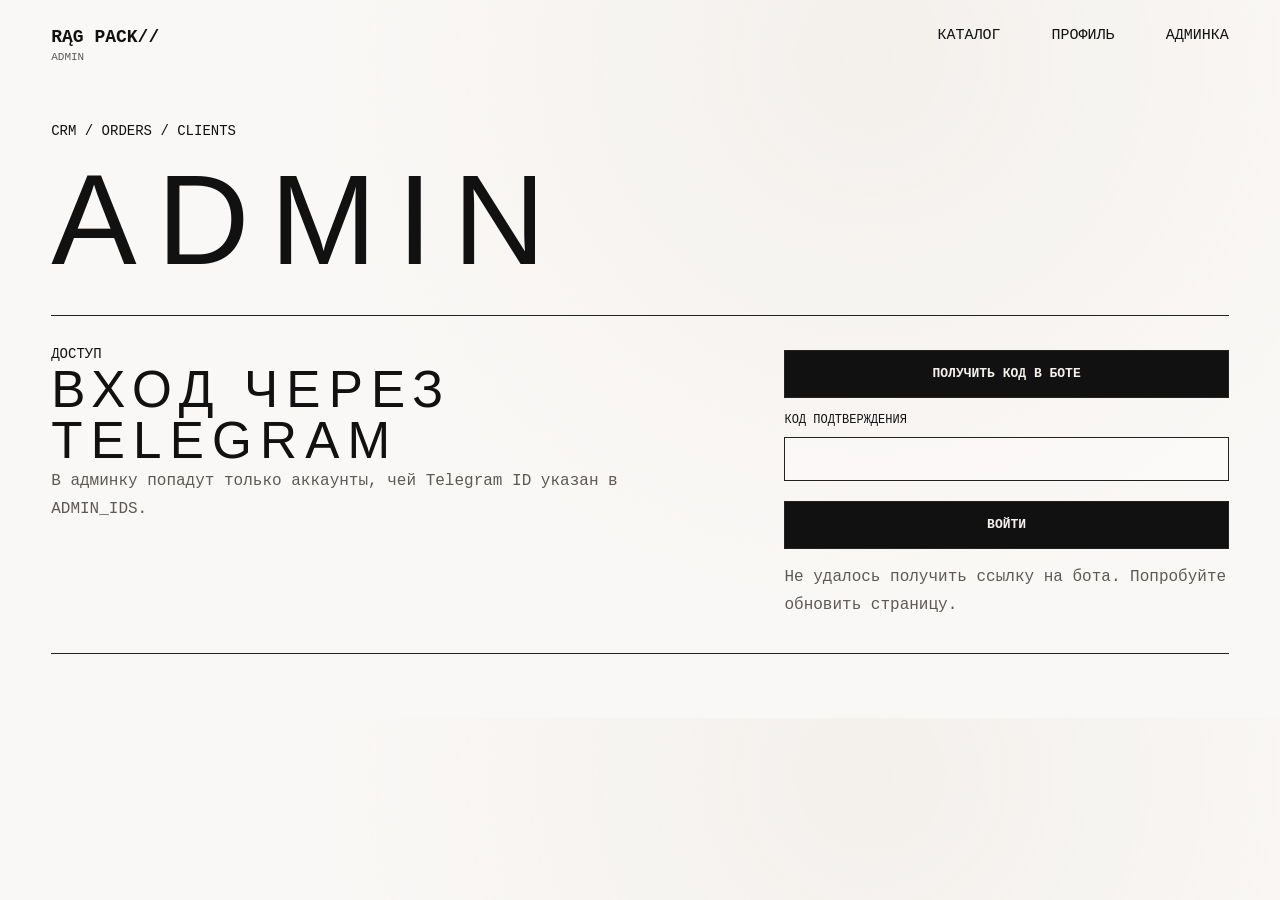
==== admin.html @ 8b6074a4 "Add Telegram login profile and admin CRM" ====
<!doctype html>
<html lang="ru">
  <head>
    <meta charset="UTF-8" />
    <meta name="viewport" content="width=device-width, initial-scale=1.0" />
    <title>Админка / RĄG PACK//</title>
    <link rel="stylesheet" href="styles.css" />
  </head>
  <body>
    <header class="site-header">
      <a class="logo" href="/" aria-label="RĄG PACK// Genuine Leather">
        <span class="logo__mark">R</span>
        <span>RĄG PACK//</span>
        <small>admin</small>
      </a>
      <nav class="nav" aria-label="Основная навигация">
        <a href="/#catalog">Каталог</a>
        <a href="/profile">Профиль</a>
        <a href="/admin">Админка</a>
      </nav>
    </header>

    <main class="workspace" data-page="admin">
      <section class="workspace__hero" aria-labelledby="admin-title">
        <p class="section-label">crm / orders / clients</p>
        <h1 id="admin-title">admin</h1>
      </section>

      <section class="auth-panel" id="admin-auth-panel" aria-labelledby="admin-auth-title">
        <div>
          <p class="section-label">Доступ</p>
          <h2 id="admin-auth-title">Вход через Telegram</h2>
          <p>
            В админку попадут только аккаунты, чей Telegram ID указан в ADMIN_IDS.
          </p>
        </div>
        <form class="auth-form" id="admin-auth-form">
          <a class="order-form__submit" id="admin-bot-link" href="https://t.me/ragpackleather" target="_blank" rel="noopener noreferrer">
            Получить код в боте
          </a>
          <label>
            Код подтверждения
            <input name="code" inputmode="numeric" autocomplete="one-time-code" maxlength="6" required />
          </label>
          <button class="order-form__submit" type="submit">Войти</button>
          <p class="order-form__status" id="admin-auth-status" aria-live="polite"></p>
        </form>
      </section>

      <section class="admin-view" id="admin-view" hidden>
        <div class="toolbar">
          <div>
            <p class="section-label">CRM</p>
            <h2>Заказы и клиенты</h2>
          </div>
          <button class="text-button" id="admin-logout-button" type="button">Выйти</button>
        </div>

        <div class="admin-layout">
          <section class="admin-pane" aria-labelledby="orders-title">
            <div class="pane-heading">
              <h3 id="orders-title">Заказы</h3>
              <select id="status-filter" aria-label="Фильтр статуса">
                <option value="">Все статусы</option>
              </select>
            </div>
            <div class="table-list" id="admin-orders-list"></div>
          </section>

          <section class="admin-pane" aria-labelledby="customers-title">
            <div class="pane-heading">
              <h3 id="customers-title">Клиенты</h3>
            </div>
            <div class="table-list" id="customers-list"></div>
          </section>
        </div>
      </section>
    </main>

    <script src="admin.js"></script>
  </body>
</html>
---- styles.css ----
:root {
  color-scheme: light;
  --paper: #f5f1ec;
  --paper-soft: #ebe5de;
  --ink: #111111;
  --muted: #5d5a56;
  --line: #222222;
  --line-soft: #d6d0c9;
  --accent: #b7a797;
  --mono: "Courier New", Courier, monospace;
  --sans: Arial, Helvetica, sans-serif;
}

* {
  box-sizing: border-box;
}

html {
  scroll-behavior: smooth;
}

body {
  margin: 0;
  background:
    linear-gradient(rgba(255, 255, 255, 0.52) 0 0),
    radial-gradient(circle at 68% 8%, rgba(183, 167, 151, 0.24), transparent 34rem),
    var(--paper);
  color: var(--ink);
  font-family: var(--mono);
  letter-spacing: 0;
}

a {
  color: inherit;
  text-decoration: none;
}

img {
  display: block;
  width: 100%;
}

.announcement {
  padding: 18px clamp(18px, 4vw, 56px) 0;
}

.announcement__frame {
  max-width: 1280px;
  margin: 0 auto;
  padding: 10px 0 14px;
  overflow: hidden;
  border-bottom: 1px solid var(--line);
  color: var(--ink);
  font: 400 13px/1.4 var(--mono);
  text-transform: uppercase;
}

.announcement__track {
  display: flex;
  width: max-content;
  gap: 42px;
  animation: announcement-marquee 24s linear infinite;
  will-change: transform;
}

.announcement__frame:hover .announcement__track {
  animation-play-state: paused;
}

.announcement__track span {
  white-space: nowrap;
}

.announcement__track span::before {
  content: "RĄG PACK// ";
}

@keyframes announcement-marquee {
  from {
    transform: translateX(0);
  }

  to {
    transform: translateX(calc(-50% - 21px));
  }
}

@media (prefers-reduced-motion: reduce) {
  .announcement__track {
    animation: none;
  }
}

.site-header {
  display: flex;
  align-items: start;
  justify-content: space-between;
  max-width: 1280px;
  margin: 0 auto;
  padding: 28px clamp(18px, 4vw, 56px) 20px;
}

.logo {
  display: grid;
  gap: 6px;
  font: 700 18px/1 var(--mono);
  text-transform: uppercase;
}

.logo__mark {
  display: none;
}

.logo small {
  color: var(--muted);
  font-size: 11px;
  font-weight: 400;
  letter-spacing: 0;
}

.nav {
  display: flex;
  gap: clamp(18px, 4vw, 54px);
  color: var(--ink);
  font: 400 15px/1 var(--mono);
  text-transform: uppercase;
}

.nav a {
  border-bottom: 1px solid transparent;
}

.nav a:hover {
  border-color: var(--ink);
}

.hero {
  max-width: 1280px;
  margin: 0 auto;
  padding: 14px clamp(18px, 4vw, 56px) 42px;
}

.hero__layout {
  display: grid;
  grid-template-columns: minmax(0, 1.6fr) minmax(290px, 0.72fr);
  gap: 22px;
  align-items: start;
}

.hero__topline {
  display: flex;
  justify-content: space-between;
  margin-bottom: 26px;
  font: 400 17px/1 var(--mono);
  text-transform: uppercase;
}

.hero__media {
  position: relative;
  min-height: 620px;
  overflow: hidden;
  background: #f8f5f1;
}

.hero__media img {
  height: 100%;
  object-fit: cover;
  object-position: 32% 52%;
  mix-blend-mode: multiply;
}

.hero__content {
  display: grid;
  gap: 18px;
  margin-top: 28px;
}

.section-label {
  margin: 0;
  color: var(--ink);
  font: 400 14px/1.45 var(--mono);
  text-transform: uppercase;
}

h1,
h2,
h3,
p {
  margin-top: 0;
}

h1,
h2,
h3 {
  font-family: var(--sans);
  font-weight: 300;
  letter-spacing: 0.16em;
  text-transform: uppercase;
}

h1 {
  max-width: 980px;
  margin: 0;
  font-size: clamp(58px, 8vw, 116px);
  line-height: 0.95;
}

.hero p:not(.section-label) {
  max-width: 520px;
  margin: 0;
  color: var(--muted);
  font: 400 18px/1.8 var(--mono);
}

.hero__button,
.product-card button,
.order-form__submit {
  display: inline-flex;
  min-height: 42px;
  align-items: center;
  justify-content: center;
  border: 1px solid var(--line);
  background: transparent;
  color: var(--ink);
  cursor: pointer;
  font: 400 13px/1 var(--mono);
  text-transform: uppercase;
  transition: background 180ms ease, color 180ms ease;
}

.hero__button {
  width: fit-content;
  margin-top: 4px;
  padding: 0 18px;
}

.hero__button:hover,
.product-card button:hover,
.order-form__submit:hover {
  background: var(--ink);
  color: var(--paper);
}

.detail-stack {
  display: grid;
  gap: 22px;
}

.detail-stack__image {
  aspect-ratio: 1.42 / 1;
  overflow: hidden;
  background: #f8f5f1;
}

.detail-stack__image img {
  height: 100%;
  object-fit: cover;
  object-position: center;
}

.detail-stack__image:nth-child(3) img {
  object-position: center bottom;
}

.catalog,
.craft {
  max-width: 1280px;
  margin: 0 auto;
  padding: 54px clamp(18px, 4vw, 56px);
}

.section-heading {
  display: grid;
  grid-template-columns: minmax(180px, 0.4fr) minmax(0, 1fr);
  gap: 28px;
  align-items: end;
  margin-bottom: 28px;
  padding-bottom: 18px;
  border-bottom: 1px solid var(--line);
}

.section-heading h2,
.craft h2 {
  margin: 0;
  font-size: clamp(42px, 6vw, 92px);
  line-height: 0.95;
}

.product-grid {
  display: grid;
  grid-template-columns: repeat(3, minmax(0, 1fr));
  gap: 18px;
}

.product-card {
  display: flex;
  min-width: 0;
  min-height: 100%;
  flex-direction: column;
  border-top: 1px solid var(--line);
  background: rgba(255, 255, 255, 0.16);
}

.product-card__image {
  aspect-ratio: 1 / 1.12;
  overflow: hidden;
  background: #f8f5f1;
}

.product-card__image img {
  height: 100%;
  object-fit: cover;
  filter: grayscale(0.08) contrast(1.03);
  transition: transform 420ms ease;
}

.product-card:hover .product-card__image img {
  transform: scale(1.025);
}

.product-card:nth-child(2) .product-card__image img {
  object-fit: contain;
  object-position: center;
}

.product-card:nth-child(4) .product-card__image img {
  object-fit: contain;
  object-position: center;
}

.product-card:nth-child(5) .product-card__image img {
  object-fit: contain;
  object-position: center;
}

.product-card__body {
  display: flex;
  flex: 1;
  flex-direction: column;
  padding: 15px 0 0;
}

.product-card__tag {
  color: var(--muted);
  font: 400 12px/1.45 var(--mono);
  text-transform: uppercase;
}

.product-card h3 {
  margin: 8px 0 10px;
  font: 400 22px/1.1 var(--mono);
  letter-spacing: 0;
  text-transform: uppercase;
}

.product-card p {
  max-width: 92%;
  color: var(--muted);
  font: 400 13px/1.65 var(--mono);
}

.product-card__bottom {
  display: flex;
  align-items: center;
  justify-content: space-between;
  gap: 12px;
  margin-top: auto;
  padding: 18px 0 0;
}

.product-card strong {
  color: var(--ink);
  font: 400 15px/1 var(--mono);
}

.product-card button {
  width: 124px;
  padding: 0 12px;
}

.catalog__fallback {
  grid-column: 1 / -1;
  margin: 0;
  color: var(--muted);
  font: 400 15px/1.7 var(--mono);
}

.catalog__fallback a {
  border-bottom: 1px solid var(--line);
}

.craft {
  display: grid;
  grid-template-columns: minmax(0, 0.8fr) minmax(260px, 0.55fr);
  gap: 56px;
  border-top: 1px solid var(--line);
}

.craft p:not(.section-label) {
  margin: 0;
  color: var(--muted);
  font: 400 18px/1.8 var(--mono);
}

.order-dialog {
  width: min(92vw, 520px);
  border: 1px solid var(--line);
  padding: 0;
  background: var(--paper);
  color: var(--ink);
}

.order-dialog::backdrop {
  background: rgba(245, 241, 236, 0.62);
  backdrop-filter: blur(5px);
}

.order-form {
  position: relative;
  display: grid;
  gap: 16px;
  padding: 30px;
}

.order-form h2 {
  margin: 0 38px 6px 0;
  font-size: 36px;
  line-height: 1;
}

.order-form__close {
  position: absolute;
  top: 14px;
  right: 14px;
  width: 34px;
  height: 34px;
  border: 1px solid var(--line);
  background: transparent;
  color: var(--ink);
  cursor: pointer;
  font-size: 24px;
  line-height: 1;
}

.order-form__product {
  margin: 0;
  color: var(--muted);
  font: 400 15px/1.5 var(--mono);
}

.order-form label {
  display: grid;
  gap: 8px;
  color: var(--ink);
  font: 400 12px/1.4 var(--mono);
  text-transform: uppercase;
}

.order-form input,
.order-form textarea {
  width: 100%;
  border: 1px solid var(--line);
  border-radius: 0;
  background: rgba(255, 255, 255, 0.24);
  color: var(--ink);
  font: 400 15px/1.5 var(--mono);
}

.order-form input {
  min-height: 44px;
  padding: 0 12px;
}

.order-form textarea {
  resize: vertical;
  min-height: 104px;
  padding: 11px 12px;
}

.order-form input[name="company"] {
  position: absolute;
  left: -100vw;
  width: 1px;
  height: 1px;
  opacity: 0;
}

.order-form__status {
  min-height: 22px;
  margin: 0;
  color: var(--muted);
  font: 400 13px/1.5 var(--mono);
}

.order-form__status[data-type="success"] {
  color: #276238;
}

.order-form__status[data-type="error"] {
  color: #8f1f1f;
}

.order-form__submit {
  display: inline-flex;
  align-items: center;
  justify-content: center;
  min-height: 48px;
  margin-top: 6px;
  padding: 0 18px;
  background: var(--ink);
  color: var(--paper);
  font: 700 13px/1 var(--mono);
  text-align: center;
  text-decoration: none;
  text-transform: uppercase;
}

.order-form__submit:disabled {
  cursor: wait;
  opacity: 0.58;
}

.order-form__creator {
  width: fit-content;
  border-bottom: 1px solid var(--line);
  color: var(--ink);
  font: 400 13px/1.5 var(--mono);
  text-transform: uppercase;
}

.workspace {
  max-width: 1280px;
  margin: 0 auto;
  padding: 14px clamp(18px, 4vw, 56px) 64px;
}

.workspace__hero {
  display: grid;
  gap: 18px;
  padding: 24px 0 34px;
  border-bottom: 1px solid var(--line);
}

.workspace__hero h1 {
  font-size: clamp(56px, 10vw, 128px);
}

.auth-panel,
.profile-view,
.admin-view {
  margin-top: 28px;
}

.auth-panel {
  display: grid;
  grid-template-columns: minmax(0, 0.7fr) minmax(280px, 0.45fr);
  gap: 42px;
  align-items: start;
  padding-bottom: 34px;
  border-bottom: 1px solid var(--line);
}

.auth-panel h2,
.toolbar h2,
.section-heading--compact h2 {
  margin: 0;
  font-size: clamp(30px, 4vw, 54px);
  line-height: 1;
}

.auth-panel p:not(.section-label) {
  max-width: 620px;
  color: var(--muted);
  font: 400 16px/1.75 var(--mono);
}

.auth-form {
  display: grid;
  gap: 14px;
}

.auth-form label,
.customer-row label {
  display: grid;
  gap: 8px;
  font: 400 12px/1.4 var(--mono);
  text-transform: uppercase;
}

.auth-form input,
.admin-pane select,
.customer-row textarea {
  width: 100%;
  border: 1px solid var(--line);
  border-radius: 0;
  background: rgba(255, 255, 255, 0.24);
  color: var(--ink);
  font: 400 15px/1.5 var(--mono);
}

.auth-form input,
.admin-pane select {
  min-height: 44px;
  padding: 0 12px;
}

.customer-row textarea {
  resize: vertical;
  min-height: 86px;
  padding: 10px 12px;
}

.toolbar {
  display: flex;
  align-items: end;
  justify-content: space-between;
  gap: 22px;
  padding-bottom: 22px;
  border-bottom: 1px solid var(--line);
}

.text-button {
  min-height: 36px;
  border: 1px solid var(--line);
  background: transparent;
  color: var(--ink);
  cursor: pointer;
  font: 400 12px/1 var(--mono);
  padding: 0 12px;
  text-transform: uppercase;
}

.text-button:hover {
  background: var(--ink);
  color: var(--paper);
}

.profile-facts {
  display: grid;
  grid-template-columns: repeat(3, minmax(0, 1fr));
  gap: 18px;
  margin: 24px 0 40px;
}

.profile-facts div {
  min-width: 0;
  border-top: 1px solid var(--line);
  padding-top: 12px;
}

.profile-facts dt {
  color: var(--muted);
  font: 400 12px/1.4 var(--mono);
  text-transform: uppercase;
}

.profile-facts dd {
  margin: 8px 0 0;
  overflow-wrap: anywhere;
  font: 400 17px/1.4 var(--mono);
}

.section-heading--compact {
  grid-template-columns: minmax(160px, 0.25fr) minmax(0, 1fr);
  margin-top: 22px;
}

.admin-layout {
  display: grid;
  grid-template-columns: minmax(0, 1fr) minmax(320px, 0.58fr);
  gap: 22px;
  margin-top: 24px;
}

.admin-pane {
  min-width: 0;
  border-top: 1px solid var(--line);
  padding-top: 16px;
}

.pane-heading {
  display: flex;
  align-items: center;
  justify-content: space-between;
  gap: 16px;
  margin-bottom: 16px;
}

.pane-heading h3 {
  margin: 0;
  font: 400 20px/1.1 var(--mono);
  letter-spacing: 0;
}

.pane-heading select {
  max-width: 220px;
}

.table-list {
  display: grid;
  gap: 12px;
}

.table-row,
.customer-row {
  display: grid;
  gap: 14px;
  border-top: 1px solid var(--line-soft);
  padding: 14px 0 2px;
}

.table-row {
  grid-template-columns: minmax(0, 1fr) minmax(180px, 0.42fr);
}

.table-row--admin {
  grid-template-columns: minmax(0, 1fr) minmax(200px, 0.36fr);
}

.table-row div,
.customer-row__head,
.customer-row {
  min-width: 0;
}

.table-row strong,
.customer-row strong {
  display: block;
  overflow-wrap: anywhere;
  font: 700 15px/1.4 var(--mono);
}

.table-row span,
.customer-row span,
.customer-row p {
  display: block;
  margin: 5px 0 0;
  overflow-wrap: anywhere;
  color: var(--muted);
  font: 400 13px/1.5 var(--mono);
}

.status-pill {
  width: fit-content;
  border: 1px solid var(--line);
  padding: 5px 8px;
  color: var(--ink) !important;
  text-transform: uppercase;
}

.customer-row__head {
  display: flex;
  align-items: start;
  justify-content: space-between;
  gap: 12px;
}

.empty-state {
  margin: 0;
  color: var(--muted);
  font: 400 15px/1.7 var(--mono);
}

@media (max-width: 960px) {
  .hero__layout,
  .section-heading,
  .craft,
  .auth-panel,
  .admin-layout {
    grid-template-columns: 1fr;
  }

  .detail-stack {
    grid-template-columns: repeat(2, minmax(0, 1fr));
  }

  .product-grid {
    grid-template-columns: repeat(2, minmax(0, 1fr));
  }
}

@media (max-width: 640px) {
  .site-header {
    gap: 22px;
    flex-direction: column;
  }

  .nav {
    width: 100%;
    justify-content: space-between;
    gap: 12px;
    font-size: 13px;
  }

  .hero__topline {
    gap: 18px;
    flex-direction: column;
    margin-bottom: 18px;
    font-size: 14px;
  }

  .hero__media {
    min-height: 430px;
  }

  h1 {
    font-size: clamp(42px, 14vw, 64px);
  }

  .hero p:not(.section-label),
  .craft p:not(.section-label) {
    font-size: 15px;
  }

  .detail-stack,
  .product-grid,
  .profile-facts,
  .table-row,
  .table-row--admin {
    grid-template-columns: 1fr;
  }

  .section-heading h2,
  .craft h2 {
    font-size: clamp(36px, 12vw, 54px);
  }

  .toolbar,
  .pane-heading,
  .customer-row__head {
    align-items: stretch;
    flex-direction: column;
  }

  .pane-heading select {
    max-width: none;
  }
}
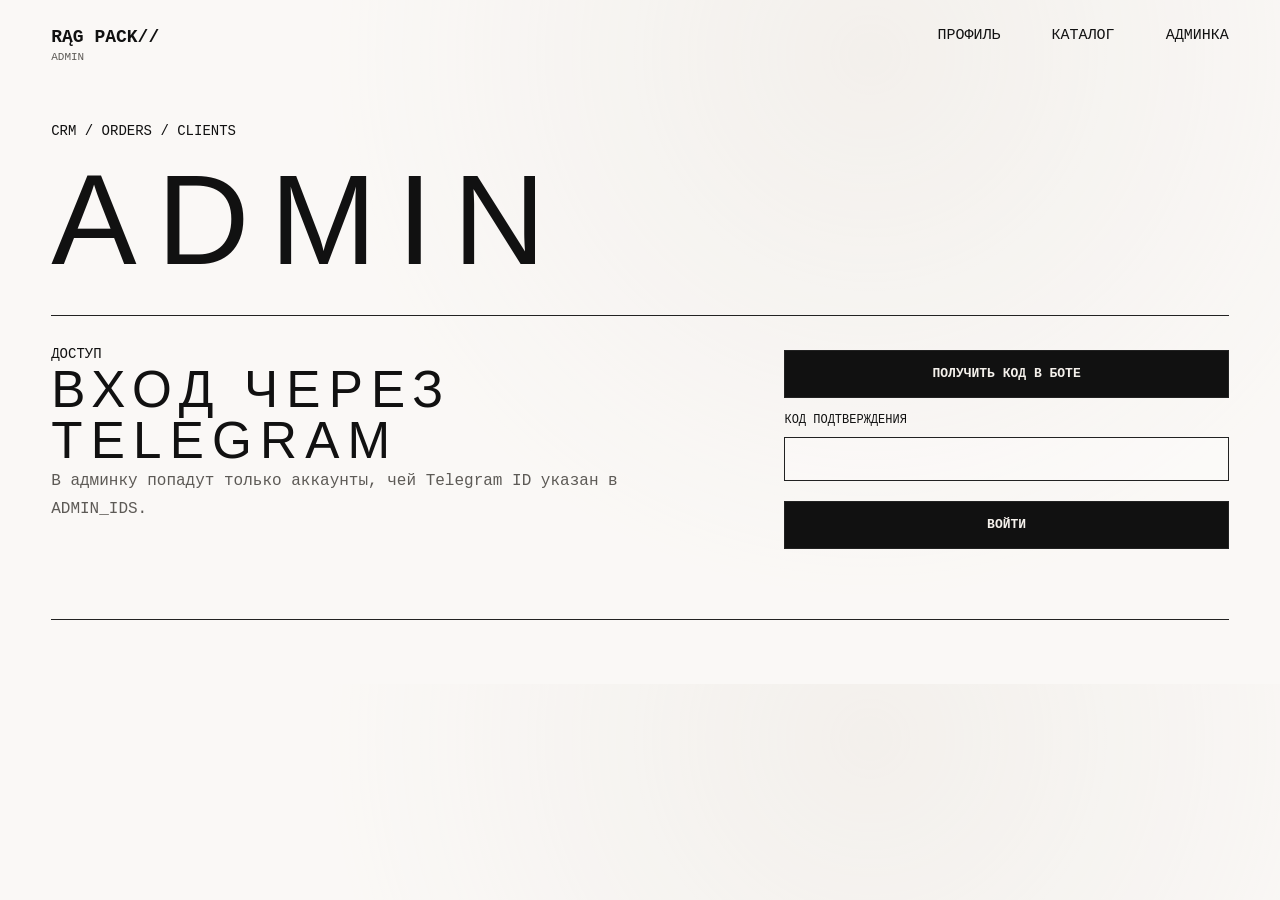
==== commit 0d7578c1: "Fix profile links for GitHub Pages" ====
--- a/admin.html
+++ b/admin.html
@@ -8,15 +8,15 @@
   </head>
   <body>
     <header class="site-header">
-      <a class="logo" href="/" aria-label="RĄG PACK// Genuine Leather">
+      <a class="logo" href="index.html" aria-label="RĄG PACK// Genuine Leather">
         <span class="logo__mark">R</span>
         <span>RĄG PACK//</span>
         <small>admin</small>
       </a>
       <nav class="nav" aria-label="Основная навигация">
-        <a href="/#catalog">Каталог</a>
-        <a href="/profile">Профиль</a>
-        <a href="/admin">Админка</a>
+        <a href="profile.html">Профиль</a>
+        <a href="index.html#catalog">Каталог</a>
+        <a href="admin.html">Админка</a>
       </nav>
     </header>
 
@@ -35,7 +35,7 @@
           </p>
         </div>
         <form class="auth-form" id="admin-auth-form">
-          <a class="order-form__submit" id="admin-bot-link" href="https://t.me/ragpackleather" target="_blank" rel="noopener noreferrer">
+          <a class="order-form__submit" id="admin-bot-link" href="https://t.me/rag_pack_bot?start=login" target="_blank" rel="noopener noreferrer">
             Получить код в боте
           </a>
           <label>
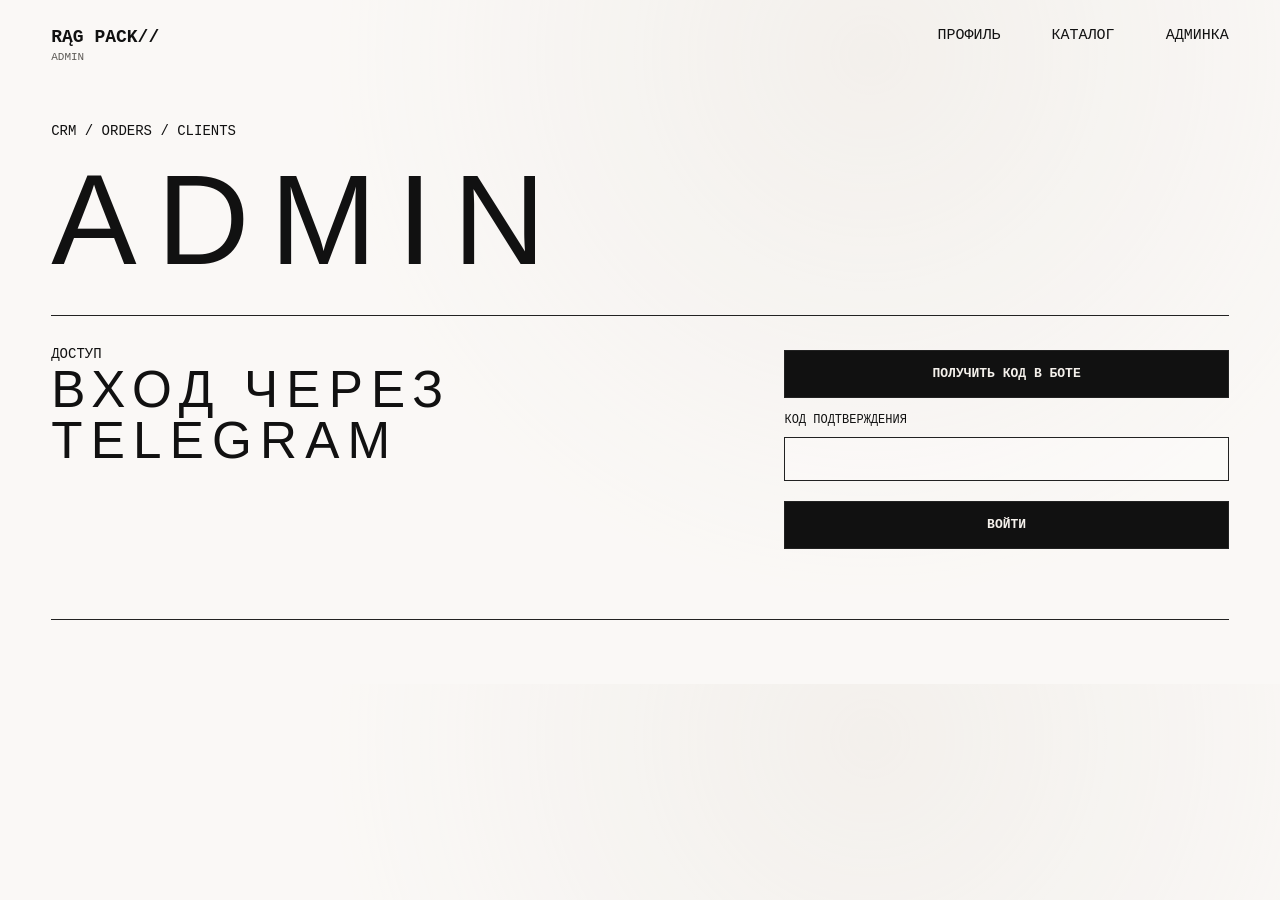
==== commit 3809be44: "Remove admin access helper text" ====
--- a/admin.html
+++ b/admin.html
@@ -8,15 +8,15 @@
   </head>
   <body>
     <header class="site-header">
-      <a class="logo" href="index.html" aria-label="RĄG PACK// Genuine Leather">
+      <a class="logo" href="/" aria-label="RĄG PACK// Genuine Leather">
         <span class="logo__mark">R</span>
         <span>RĄG PACK//</span>
         <small>admin</small>
       </a>
       <nav class="nav" aria-label="Основная навигация">
-        <a href="profile.html">Профиль</a>
-        <a href="index.html#catalog">Каталог</a>
-        <a href="admin.html">Админка</a>
+        <a href="/profile">Профиль</a>
+        <a href="/#catalog">Каталог</a>
+        <a href="/admin">Админка</a>
       </nav>
     </header>
 
@@ -30,9 +30,6 @@
         <div>
           <p class="section-label">Доступ</p>
           <h2 id="admin-auth-title">Вход через Telegram</h2>
-          <p>
-            В админку попадут только аккаунты, чей Telegram ID указан в ADMIN_IDS.
-          </p>
         </div>
         <form class="auth-form" id="admin-auth-form">
           <a class="order-form__submit" id="admin-bot-link" href="https://t.me/rag_pack_bot?start=login" target="_blank" rel="noopener noreferrer">
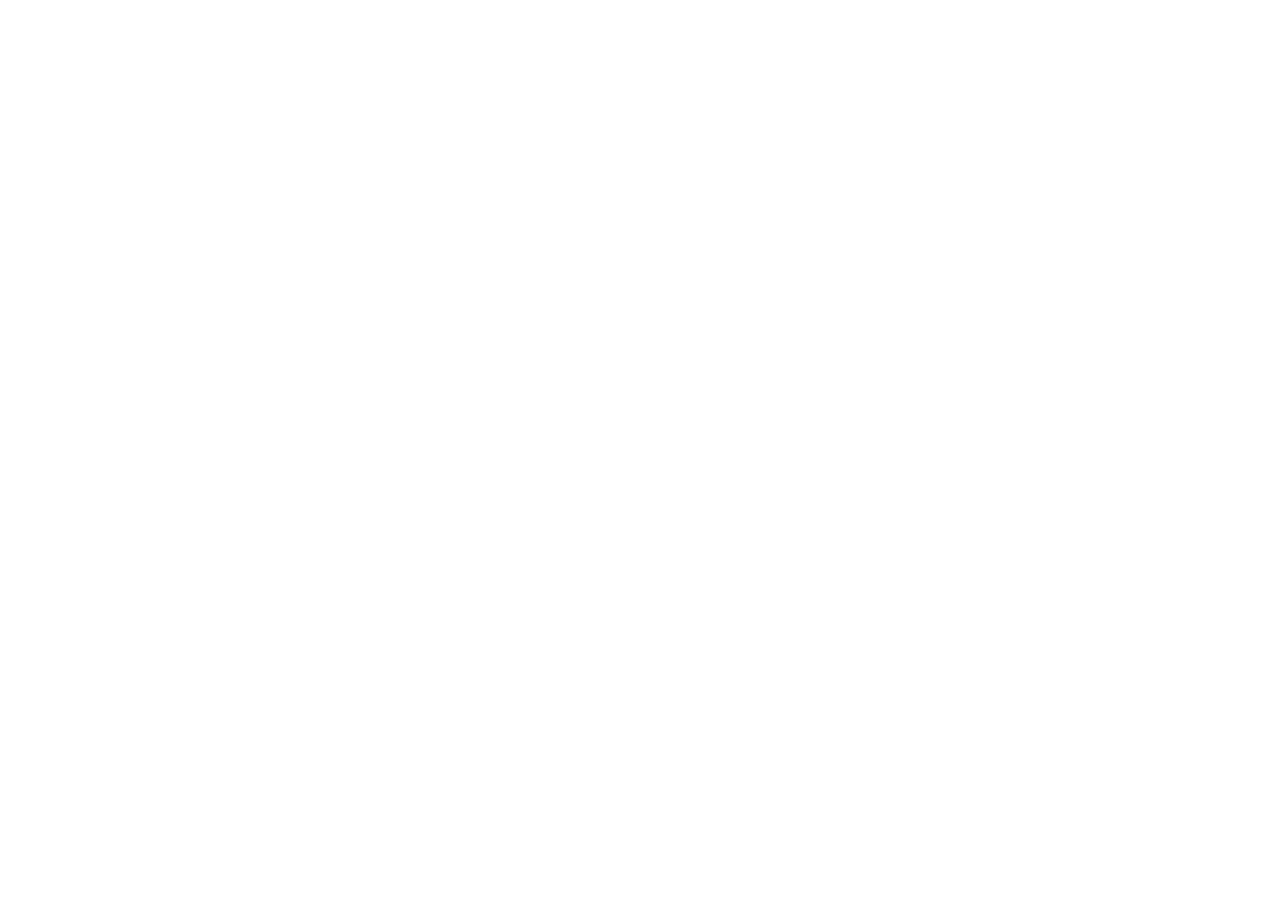
==== commit 962304a1: "Merge admin CRM into profile" ====
--- a/admin.html
+++ b/admin.html
@@ -3,77 +3,21 @@
   <head>
     <meta charset="UTF-8" />
     <meta name="viewport" content="width=device-width, initial-scale=1.0" />
-    <title>Админка / RĄG PACK//</title>
+    <meta http-equiv="refresh" content="0; url=https://api.ragpack.ru/profile" />
+    <title>Переход в профиль / RĄG PACK//</title>
+    <link rel="canonical" href="https://api.ragpack.ru/profile" />
     <link rel="stylesheet" href="styles.css" />
   </head>
   <body>
-    <header class="site-header">
-      <a class="logo" href="/" aria-label="RĄG PACK// Genuine Leather">
-        <span class="logo__mark">R</span>
-        <span>RĄG PACK//</span>
-        <small>admin</small>
-      </a>
-      <nav class="nav" aria-label="Основная навигация">
-        <a href="/profile">Профиль</a>
-        <a href="/#catalog">Каталог</a>
-        <a href="/admin">Админка</a>
-      </nav>
-    </header>
-
-    <main class="workspace" data-page="admin">
-      <section class="workspace__hero" aria-labelledby="admin-title">
-        <p class="section-label">crm / orders / clients</p>
-        <h1 id="admin-title">admin</h1>
-      </section>
-
-      <section class="auth-panel" id="admin-auth-panel" aria-labelledby="admin-auth-title">
-        <div>
-          <p class="section-label">Доступ</p>
-          <h2 id="admin-auth-title">Вход через Telegram</h2>
-        </div>
-        <form class="auth-form" id="admin-auth-form">
-          <a class="order-form__submit" id="admin-bot-link" href="https://t.me/rag_pack_bot?start=login" target="_blank" rel="noopener noreferrer">
-            Получить код в боте
-          </a>
-          <label>
-            Код подтверждения
-            <input name="code" inputmode="numeric" autocomplete="one-time-code" maxlength="6" required />
-          </label>
-          <button class="order-form__submit" type="submit">Войти</button>
-          <p class="order-form__status" id="admin-auth-status" aria-live="polite"></p>
-        </form>
-      </section>
-
-      <section class="admin-view" id="admin-view" hidden>
-        <div class="toolbar">
-          <div>
-            <p class="section-label">CRM</p>
-            <h2>Заказы и клиенты</h2>
-          </div>
-          <button class="text-button" id="admin-logout-button" type="button">Выйти</button>
-        </div>
-
-        <div class="admin-layout">
-          <section class="admin-pane" aria-labelledby="orders-title">
-            <div class="pane-heading">
-              <h3 id="orders-title">Заказы</h3>
-              <select id="status-filter" aria-label="Фильтр статуса">
-                <option value="">Все статусы</option>
-              </select>
-            </div>
-            <div class="table-list" id="admin-orders-list"></div>
-          </section>
-
-          <section class="admin-pane" aria-labelledby="customers-title">
-            <div class="pane-heading">
-              <h3 id="customers-title">Клиенты</h3>
-            </div>
-            <div class="table-list" id="customers-list"></div>
-          </section>
-        </div>
+    <main class="workspace">
+      <section class="workspace__hero" aria-labelledby="redirect-title">
+        <p class="section-label">admin moved</p>
+        <h1 id="redirect-title">profile</h1>
+        <p>
+          Админка теперь открывается внутри общего профиля после входа через Telegram.
+        </p>
+        <a class="order-form__submit" href="https://api.ragpack.ru/profile">Открыть профиль</a>
       </section>
     </main>
-
-    <script src="admin.js"></script>
   </body>
 </html>
